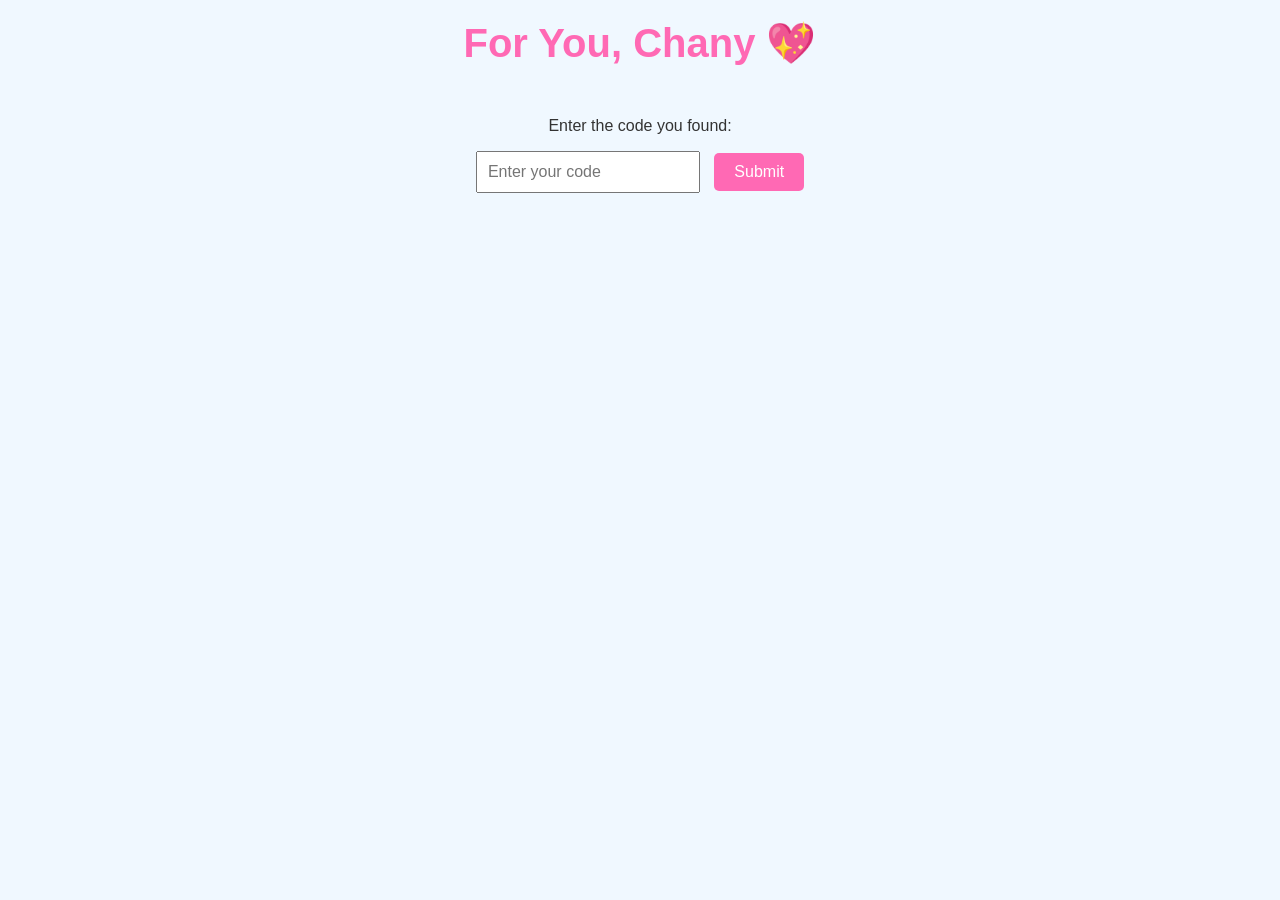
==== index.html @ fdb60501 "initial commit" ====
<!DOCTYPE html>
<html lang="en">
<head>
    <meta charset="UTF-8">
    <meta name="viewport" content="width=device-width, initial-scale=1.0">
    <title>For You, Chany</title>
    <link rel="stylesheet" href="style.css">
</head>
<body>
    <h1>For You, Chany 💖</h1>
    <div id="login-section">
        <p>Enter the code you found:</p>
        <input type="password" id="codeInput" placeholder="Enter your code">
        <button onclick="checkCode()">Submit</button>
    </div>

    <div id="content-section" style="display: none;">
        <div class="gallery">
            <div class="photo-card">
                <img src="images/photo1.jpg" alt="Photo 1">
                <p>Ndakunda ingene utwenza. Actually jokes zaw ziratwenz.</p>
            </div>
            <div class="photo-card">
                <img src="images/photo2.jpg" alt="Photo 2">
                <p>Kand usang waguma umubwir ngo agufotor urik uragir sourire forcé</p>
            </div>
            <div class="photo-card">
                <img src="images/photo3.jpg" alt="Photo 3">
                <p>Iyo regard rer, hahhh.</p>
            </div>
            <div class="photo-card">
                <img src="images/photo4.jpg" alt="Photo 4">
                <p>Iyi photo irakaze hahhh.</p>
            </div>
            <div class="photo-card">
                <img src="images/photo5.jpg" alt="Photo 5">
                <p>Laughing always.</p>
            </div>
            <div class="photo-card">
                <img src="images/photo6.jpg" alt="Photo 6">
                <p>Sinatahuy iy poster hahhhhh, ugum uberw nah ugir ivy wishakiy</p>
            </div>
            <div class="photo-card">
                <img src="images/photo7.jpg" alt="Photo 7">
                <p>Aha warik uraba ik?</p>
            </div>
            <div class="photo-card">
                <img src="images/photo8.jpg" alt="Photo 8">
                <p>Izo photo nzozibika</p>
            </div>
            <div class="photo-card">
                <img src="images/photo9.jpg" alt="Photo 9">
                <p>Aha war kur regime.</p>
            </div>
            <div class="photo-card">
                <img src="images/photo10.jpg" alt="Photo 10">
                <p>Be unstoppable.</p>
            </div>
        </div>
    </div>

    <script src="script.js"></script>
</body>
</html>
---- style.css ----
body {
    font-family: Arial, sans-serif;
    background-color: #f0f8ff;
    color: #333;
    text-align: center;
    margin: 0;
    padding: 0;
}

h1 {
    margin-top: 20px;
    font-size: 2.5em;
    color: #ff69b4;
}

#login-section {
    margin-top: 50px;
}

input[type="password"] {
    padding: 10px;
    font-size: 1em;
    margin-right: 10px;
}

button {
    padding: 10px 20px;
    font-size: 1em;
    background-color: #ff69b4;
    color: white;
    border: none;
    cursor: pointer;
    border-radius: 5px;
}

button:hover {
    background-color: #ff1493;
}

.gallery {
    display: flex;
    flex-wrap: wrap;
    justify-content: center;
    padding: 20px;
}

.photo-card {
    background-color: #fff;
    border: 2px solid #ddd;
    border-radius: 10px;
    margin: 10px;
    padding: 10px;
    width: 300px;
    box-shadow: 0 4px 8px rgba(0, 0, 0, 0.1);
}

.photo-card img {
    max-width: 100%;
    border-radius: 8px;
}

.photo-card p {
    font-size: 1.1em;
    color: #555;
    margin-top: 10px;
}
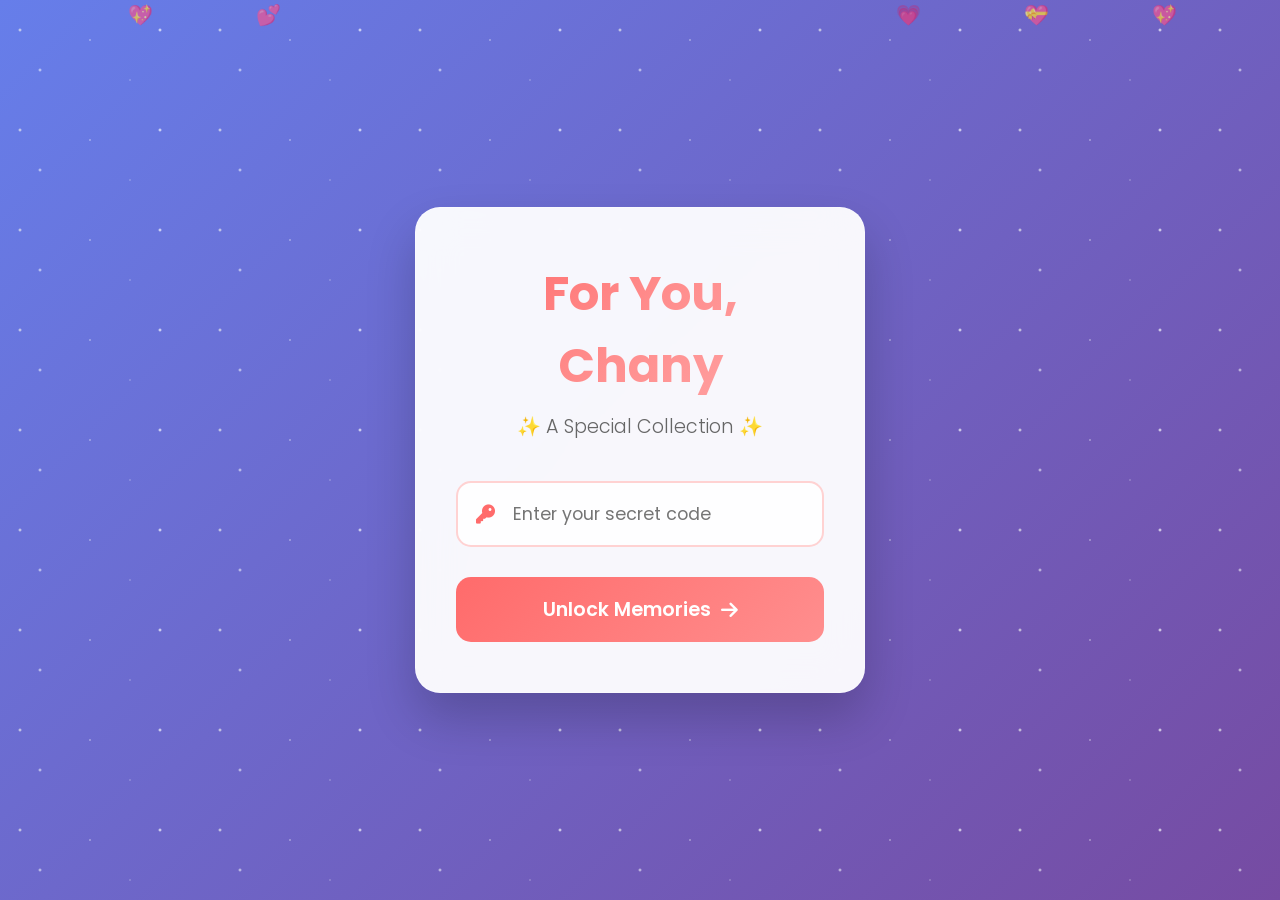
==== commit 59b843eb: "new look" ====
--- a/index.html
+++ b/index.html
@@ -1,64 +1,406 @@
 <!DOCTYPE html>
 <html lang="en">
+
 <head>
     <meta charset="UTF-8">
     <meta name="viewport" content="width=device-width, initial-scale=1.0">
     <title>For You, Chany</title>
     <link rel="stylesheet" href="style.css">
+    <link href="https://fonts.googleapis.com/css2?family=Poppins:wght@300;400;600;700&display=swap" rel="stylesheet">
+    <link rel="stylesheet" href="https://cdnjs.cloudflare.com/ajax/libs/font-awesome/6.0.0/css/all.min.css">
 </head>
+
 <body>
-    <h1>For You, Chany 💖</h1>
-    <div id="login-section">
-        <p>Enter the code you found:</p>
-        <input type="password" id="codeInput" placeholder="Enter your code">
-        <button onclick="checkCode()">Submit</button>
+    <div class="stars"></div>
+    <div class="floating-hearts">
+        <div class="heart">💖</div>
+        <div class="heart">💕</div>
+        <div class="heart">💗</div>
+        <div class="heart">💝</div>
+        <div class="heart">💖</div>
     </div>
 
-    <div id="content-section" style="display: none;">
-        <div class="gallery">
-            <div class="photo-card">
-                <img src="images/photo1.jpg" alt="Photo 1">
-                <p>Ndakunda ingene utwenza. Actually jokes zaw ziratwenz.</p>
-            </div>
-            <div class="photo-card">
-                <img src="images/photo2.jpg" alt="Photo 2">
-                <p>Kand usang waguma umubwir ngo agufotor urik uragir sourire forcé</p>
-            </div>
-            <div class="photo-card">
-                <img src="images/photo3.jpg" alt="Photo 3">
-                <p>Iyo regard rer, hahhh.</p>
-            </div>
-            <div class="photo-card">
-                <img src="images/photo4.jpg" alt="Photo 4">
-                <p>Iyi photo irakaze hahhh.</p>
-            </div>
-            <div class="photo-card">
-                <img src="images/photo5.jpg" alt="Photo 5">
-                <p>Laughing always.</p>
-            </div>
-            <div class="photo-card">
-                <img src="images/photo6.jpg" alt="Photo 6">
-                <p>Sinatahuy iy poster hahhhhh, ugum uberw nah ugir ivy wishakiy</p>
-            </div>
-            <div class="photo-card">
-                <img src="images/photo7.jpg" alt="Photo 7">
-                <p>Aha warik uraba ik?</p>
-            </div>
-            <div class="photo-card">
-                <img src="images/photo8.jpg" alt="Photo 8">
-                <p>Izo photo nzozibika</p>
-            </div>
-            <div class="photo-card">
-                <img src="images/photo9.jpg" alt="Photo 9">
-                <p>Aha war kur regime.</p>
-            </div>
-            <div class="photo-card">
-                <img src="images/photo10.jpg" alt="Photo 10">
-                <p>Be unstoppable.</p>
+    <div id="login-section" class="login-container">
+        <div class="login-card">
+            <div class="login-header">
+                <h1 class="title">For You, Chany</h1>
+                <div class="subtitle">✨ A Special Collection ✨</div>
+            </div>
+            <div class="login-form">
+                <div class="input-group">
+                    <i class="fas fa-key"></i>
+                    <input type="password" id="codeInput" placeholder="Enter your secret code">
+                </div>
+                <button onclick="checkCode()" class="submit-btn">
+                    <span>Unlock Memories</span>
+                    <i class="fas fa-arrow-right"></i>
+                </button>
             </div>
         </div>
     </div>
 
+    <div id="page-selection" class="content-hidden">
+        <div class="page-selection-container">
+            <div class="selection-header">
+                <h2>Choose Your Journey 💕</h2>
+                <p>Select which memories you'd like to explore</p>
+            </div>
+
+            <div class="page-options">
+                <div class="page-option" onclick="showGallery('chany')" data-aos="fade-up" data-aos-delay="100">
+                    <div class="option-card">
+                        <div class="option-icon">
+                            <i class="fas fa-user-circle"></i>
+                        </div>
+                        <h3>Chany</h3>
+                        <p>Beautiful moments of you</p>
+                        <div class="option-overlay">
+                            <i class="fas fa-arrow-right"></i>
+                        </div>
+                    </div>
+                </div>
+
+                <div class="page-option" onclick="showGallery('together')" data-aos="fade-up" data-aos-delay="200">
+                    <div class="option-card">
+                        <div class="option-icon">
+                            <i class="fas fa-heart"></i>
+                        </div>
+                        <h3>Chany & Josh</h3>
+                        <p>Our journey together</p>
+                        <div class="option-overlay">
+                            <i class="fas fa-arrow-right"></i>
+                        </div>
+                    </div>
+                </div>
+            </div>
+        </div>
+    </div>
+
+    <div id="content-section" class="content-hidden">
+        <div class="navigation-header">
+            <button onclick="goBackToSelection()" class="back-btn">
+                <i class="fas fa-arrow-left"></i>
+                <span>Back to Selection</span>
+            </button>
+        </div>
+
+        <div class="welcome-message">
+            <h2 id="gallery-title">Welcome to Our Memories 💕</h2>
+            <p id="gallery-subtitle">Each photo tells our beautiful story</p>
+        </div>
+
+        <div class="gallery" id="chany-gallery">
+            <div class="photo-card" data-aos="fade-up" data-aos-delay="100">
+                <div class="card-inner">
+                    <div class="image-container">
+                        <img src="images/photo1.jpg" alt="Photo 1">
+                        <div class="overlay">
+                            <i class="fas fa-heart"></i>
+                        </div>
+                    </div>
+                    <div class="card-content">
+                        <p>Ndakunda ingene utwenza. Actually jokes zaw ziratwenz.</p>
+                    </div>
+                </div>
+            </div>
+
+            <div class="photo-card" data-aos="fade-up" data-aos-delay="200">
+                <div class="card-inner">
+                    <div class="image-container">
+                        <img src="images/photo2.jpg" alt="Photo 2">
+                        <div class="overlay">
+                            <i class="fas fa-heart"></i>
+                        </div>
+                    </div>
+                    <div class="card-content">
+                        <p>Kand usang waguma umubwir ngo agufotor urik uragir sourire forcé</p>
+                    </div>
+                </div>
+            </div>
+
+            <div class="photo-card" data-aos="fade-up" data-aos-delay="300">
+                <div class="card-inner">
+                    <div class="image-container">
+                        <img src="images/photo3.jpg" alt="Photo 3">
+                        <div class="overlay">
+                            <i class="fas fa-heart"></i>
+                        </div>
+                    </div>
+                    <div class="card-content">
+                        <p>Iyo regard rer, hahhh.</p>
+                    </div>
+                </div>
+            </div>
+
+            <div class="photo-card" data-aos="fade-up" data-aos-delay="400">
+                <div class="card-inner">
+                    <div class="image-container">
+                        <img src="images/photo4.jpg" alt="Photo 4">
+                        <div class="overlay">
+                            <i class="fas fa-heart"></i>
+                        </div>
+                    </div>
+                    <div class="card-content">
+                        <p>Iyi photo irakaze hahhh.</p>
+                    </div>
+                </div>
+            </div>
+
+            <div class="photo-card" data-aos="fade-up" data-aos-delay="500">
+                <div class="card-inner">
+                    <div class="image-container">
+                        <img src="images/photo5.jpg" alt="Photo 5">
+                        <div class="overlay">
+                            <i class="fas fa-heart"></i>
+                        </div>
+                    </div>
+                    <div class="card-content">
+                        <p>Laughing always.</p>
+                    </div>
+                </div>
+            </div>
+
+            <div class="photo-card" data-aos="fade-up" data-aos-delay="600">
+                <div class="card-inner">
+                    <div class="image-container">
+                        <img src="images/photo6.jpg" alt="Photo 6">
+                        <div class="overlay">
+                            <i class="fas fa-heart"></i>
+                        </div>
+                    </div>
+                    <div class="card-content">
+                        <p>Sinatahuy iy poster hahhhhh, ugum uberw nah ugir ivy wishakiy</p>
+                    </div>
+                </div>
+            </div>
+
+            <div class="photo-card" data-aos="fade-up" data-aos-delay="700">
+                <div class="card-inner">
+                    <div class="image-container">
+                        <img src="images/photo7.jpg" alt="Photo 7">
+                        <div class="overlay">
+                            <i class="fas fa-heart"></i>
+                        </div>
+                    </div>
+                    <div class="card-content">
+                        <p>Aha warik uraba ik?</p>
+                    </div>
+                </div>
+            </div>
+
+            <div class="photo-card" data-aos="fade-up" data-aos-delay="800">
+                <div class="card-inner">
+                    <div class="image-container">
+                        <img src="images/photo8.jpg" alt="Photo 8">
+                        <div class="overlay">
+                            <i class="fas fa-heart"></i>
+                        </div>
+                    </div>
+                    <div class="card-content">
+                        <p>Izo photo nzozibika</p>
+                    </div>
+                </div>
+            </div>
+
+            <div class="photo-card" data-aos="fade-up" data-aos-delay="900">
+                <div class="card-inner">
+                    <div class="image-container">
+                        <img src="images/photo9.jpg" alt="Photo 9">
+                        <div class="overlay">
+                            <i class="fas fa-heart"></i>
+                        </div>
+                    </div>
+                    <div class="card-content">
+                        <p>Aha war kur regime.</p>
+                    </div>
+                </div>
+            </div>
+
+            <div class="photo-card" data-aos="fade-up" data-aos-delay="1000">
+                <div class="card-inner">
+                    <div class="image-container">
+                        <img src="images/photo10.jpg" alt="Photo 10">
+                        <div class="overlay">
+                            <i class="fas fa-heart"></i>
+                        </div>
+                    </div>
+                    <div class="card-content">
+                        <p>Be unstoppable.</p>
+                    </div>
+                </div>
+            </div>
+        </div>
+
+        <div class="gallery content-hidden" id="together-gallery">
+            <!-- Photo 1 -->
+            <div class="photo-card" data-aos="fade-up" data-aos-delay="100">
+                <div class="card-inner">
+                    <div class="image-container">
+                        <img src="images/chany_and_josh/1.jpg" alt="Chany and Josh Photo 1">
+                        <div class="overlay">
+                            <i class="fas fa-heart"></i>
+                        </div>
+                    </div>
+                    <div class="card-content">
+                        <p>For me this is one of our best selfies</p>
+                    </div>
+                </div>
+            </div>
+
+            <!-- Photo 2 -->
+            <div class="photo-card" data-aos="fade-up" data-aos-delay="200">
+                <div class="card-inner">
+                    <div class="image-container">
+                        <img src="images/chany_and_josh/2.jpg" alt="Chany and Josh Photo 2">
+                        <div class="overlay">
+                            <i class="fas fa-heart"></i>
+                        </div>
+                    </div>
+                    <div class="card-content">
+                        <p>Umwaka turi kumw nawe kl. I feel in love again with you</p>
+                    </div>
+                </div>
+            </div>
+
+            <!-- Photo 3 -->
+            <div class="photo-card" data-aos="fade-up" data-aos-delay="300">
+                <div class="card-inner">
+                    <div class="image-container">
+                        <img src="images/chany_and_josh/3.jpg" alt="Chany and Josh Photo 3">
+                        <div class="overlay">
+                            <i class="fas fa-heart"></i>
+                        </div>
+                    </div>
+                    <div class="card-content">
+                        <p>Dusangira akabisi n agahiye </p>
+                    </div>
+                </div>
+            </div>
+
+            <!-- Photo 4 -->
+            <div class="photo-card" data-aos="fade-up" data-aos-delay="400">
+                <div class="card-inner">
+                    <div class="image-container">
+                        <img src="images/chany_and_josh/4.jpg" alt="Chany and Josh Photo 4">
+                        <div class="overlay">
+                            <i class="fas fa-heart"></i>
+                        </div>
+                    </div>
+                    <div class="card-content">
+                        <p>I really like when you play you girly side. Biragutoka ukuntu walaih hahhh</p>
+                    </div>
+                </div>
+            </div>
+
+            <!-- Photo 5 -->
+            <div class="photo-card" data-aos="fade-up" data-aos-delay="500">
+                <div class="card-inner">
+                    <div class="image-container">
+                        <img src="images/chany_and_josh/5.jpg" alt="Chany and Josh Photo 5">
+                        <div class="overlay">
+                            <i class="fas fa-heart"></i>
+                        </div>
+                    </div>
+                    <div class="card-content">
+                        <p>Ndakunda</p>
+                    </div>
+                </div>
+            </div>
+
+            <!-- Photo 6 -->
+            <div class="photo-card" data-aos="fade-up" data-aos-delay="600">
+                <div class="card-inner">
+                    <div class="image-container">
+                        <img src="images/chany_and_josh/6.jpg" alt="Chany and Josh Photo 6">
+                        <div class="overlay">
+                            <i class="fas fa-heart"></i>
+                        </div>
+                    </div>
+                    <div class="card-content">
+                        <p> This photo have art inside of it . The way we look so in love</p>
+                    </div>
+                </div>
+            </div>
+
+            <!-- Photo 7 -->
+            <div class="photo-card" data-aos="fade-up" data-aos-delay="700">
+                <div class="card-inner">
+                    <div class="image-container">
+                        <img src="images/chany_and_josh/7.jpg" alt="Chany and Josh Photo 7">
+                        <div class="overlay">
+                            <i class="fas fa-heart"></i>
+                        </div>
+                    </div>
+                    <div class="card-content">
+                        <p> Why izi posters twarazihevy??? Urabona ingene zatoka</p>
+                    </div>
+                </div>
+            </div>
+
+            <!-- Photo 8 -->
+            <div class="photo-card" data-aos="fade-up" data-aos-delay="800">
+                <div class="card-inner">
+                    <div class="image-container">
+                        <img src="images/chany_and_josh/8.jpg" alt="Chany and Josh Photo 8">
+                        <div class="overlay">
+                            <i class="fas fa-heart"></i>
+                        </div>
+                    </div>
+                    <div class="card-content">
+                        <p>Love is not just smilling every time, nogufata agafoto nkako utwenger mu mutima ni expression ikaze</p>
+                    </div>
+                </div>
+            </div>
+
+            <!-- Photo 9 -->
+            <div class="photo-card" data-aos="fade-up" data-aos-delay="900">
+                <div class="card-inner">
+                    <div class="image-container">
+                        <img src="images/chany_and_josh/9.jpg" alt="Chany and Josh Photo 9">
+                        <div class="overlay">
+                            <i class="fas fa-heart"></i>
+                        </div>
+                    </div>
+                    <div class="card-content">
+                        <p>Twari Dukwije amezi icenda</p>
+                    </div>
+                </div>
+            </div>
+
+            <!-- Photo 10 -->
+            <div class="photo-card" data-aos="fade-up" data-aos-delay="1000">
+                <div class="card-inner">
+                    <div class="image-container">
+                        <img src="images/chany_and_josh/10.jpg" alt="Chany and Josh Photo 10">
+                        <div class="overlay">
+                            <i class="fas fa-heart"></i>
+                        </div>
+                    </div>
+                    <div class="card-content">
+                        <p>I like eyour stylish side</p>
+                    </div>
+                </div>
+            </div>
+
+            <!-- Photo 11 -->
+            <div class="photo-card" data-aos="fade-up" data-aos-delay="1100">
+                <div class="card-inner">
+                    <div class="image-container">
+                        <img src="images/chany_and_josh/11.jpg" alt="Chany and Josh Photo 11">
+                        <div class="overlay">
+                            <i class="fas fa-heart"></i>
+                        </div>
+                    </div>
+                    <div class="card-content">
+                        <p>Munyuma ni kuraba ingene twongereza intoke , imigisha iguma itubana myinsh. Cause Babe You are a blessing</p>
+                    </div>
+                </div>
+            </div>
+        </div>
+    </div>
+
+    <script src="https://unpkg.com/aos@2.3.1/dist/aos.js"></script>
     <script src="script.js"></script>
 </body>
-</html>
+
+</html>
--- a/style.css
+++ b/style.css
@@ -1,67 +1,577 @@
-body {
-    font-family: Arial, sans-serif;
-    background-color: #f0f8ff;
-    color: #333;
-    text-align: center;
+* {
     margin: 0;
     padding: 0;
-}
-
-h1 {
-    margin-top: 20px;
-    font-size: 2.5em;
-    color: #ff69b4;
-}
-
-#login-section {
-    margin-top: 50px;
-}
-
-input[type="password"] {
-    padding: 10px;
-    font-size: 1em;
-    margin-right: 10px;
-}
-
-button {
-    padding: 10px 20px;
-    font-size: 1em;
-    background-color: #ff69b4;
+    box-sizing: border-box;
+}
+
+body {
+    font-family: 'Poppins', sans-serif;
+    background: linear-gradient(135deg, #667eea 0%, #764ba2 100%);
+    min-height: 100vh;
+    overflow-x: hidden;
+    position: relative;
+}
+
+/* Animated Background Stars */
+.stars {
+    position: fixed;
+    top: 0;
+    left: 0;
+    width: 100%;
+    height: 100%;
+    pointer-events: none;
+    background-image: 
+        radial-gradient(2px 2px at 20px 30px, #eee, transparent),
+        radial-gradient(2px 2px at 40px 70px, rgba(255,255,255,0.8), transparent),
+        radial-gradient(1px 1px at 90px 40px, #fff, transparent),
+        radial-gradient(1px 1px at 130px 80px, rgba(255,255,255,0.6), transparent),
+        radial-gradient(2px 2px at 160px 30px, #fff, transparent);
+    background-repeat: repeat;
+    background-size: 200px 100px;
+    animation: sparkle 20s linear infinite;
+}
+
+@keyframes sparkle {
+    from { transform: translateY(0px); }
+    to { transform: translateY(-100px); }
+}
+
+/* Floating Hearts */
+.floating-hearts {
+    position: fixed;
+    top: 0;
+    left: 0;
+    width: 100%;
+    height: 100%;
+    pointer-events: none;
+    z-index: 1;
+}
+
+.heart {
+    position: absolute;
+    font-size: 20px;
+    animation: float 6s ease-in-out infinite;
+    opacity: 0.7;
+}
+
+.heart:nth-child(1) { left: 10%; animation-delay: 0s; }
+.heart:nth-child(2) { left: 20%; animation-delay: 1s; }
+.heart:nth-child(3) { left: 70%; animation-delay: 2s; }
+.heart:nth-child(4) { left: 80%; animation-delay: 3s; }
+.heart:nth-child(5) { left: 90%; animation-delay: 4s; }
+
+@keyframes float {
+    0%, 100% { transform: translateY(100vh) rotate(0deg); opacity: 0; }
+    10%, 90% { opacity: 0.7; }
+    50% { transform: translateY(-10vh) rotate(180deg); opacity: 1; }
+}
+
+/* Login Section */
+.login-container {
+    display: flex;
+    justify-content: center;
+    align-items: center;
+    min-height: 100vh;
+    padding: 20px;
+    position: relative;
+    z-index: 10;
+}
+
+.login-card {
+    background: rgba(255, 255, 255, 0.95);
+    backdrop-filter: blur(20px);
+    border-radius: 25px;
+    padding: 50px 40px;
+    box-shadow: 0 25px 50px rgba(0, 0, 0, 0.2);
+    text-align: center;
+    max-width: 450px;
+    width: 100%;
+    border: 1px solid rgba(255, 255, 255, 0.3);
+    animation: slideUp 1s ease-out;
+}
+
+@keyframes slideUp {
+    from { transform: translateY(50px); opacity: 0; }
+    to { transform: translateY(0); opacity: 1; }
+}
+
+.login-header .title {
+    font-size: 3rem;
+    font-weight: 700;
+    background: linear-gradient(135deg, #ff6b6b, #ff8e8e, #ffa8a8);
+    -webkit-background-clip: text;
+    -webkit-text-fill-color: transparent;
+    background-clip: text;
+    margin-bottom: 10px;
+    animation: glow 2s ease-in-out infinite alternate;
+}
+
+@keyframes glow {
+    from { filter: drop-shadow(0 0 5px rgba(255, 107, 107, 0.5)); }
+    to { filter: drop-shadow(0 0 20px rgba(255, 107, 107, 0.8)); }
+}
+
+.subtitle {
+    font-size: 1.2rem;
+    color: #666;
+    margin-bottom: 40px;
+    font-weight: 300;
+}
+
+.input-group {
+    position: relative;
+    margin-bottom: 30px;
+}
+
+.input-group i {
+    position: absolute;
+    left: 20px;
+    top: 50%;
+    transform: translateY(-50%);
+    color: #ff6b6b;
+    font-size: 1.2rem;
+}
+
+#codeInput {
+    width: 100%;
+    padding: 18px 20px 18px 55px;
+    font-size: 1.1rem;
+    border: 2px solid rgba(255, 107, 107, 0.3);
+    border-radius: 15px;
+    background: rgba(255, 255, 255, 0.9);
+    transition: all 0.3s ease;
+    font-family: 'Poppins', sans-serif;
+}
+
+#codeInput:focus {
+    outline: none;
+    border-color: #ff6b6b;
+    box-shadow: 0 0 20px rgba(255, 107, 107, 0.3);
+    transform: translateY(-2px);
+}
+
+.submit-btn {
+    width: 100%;
+    padding: 18px;
+    font-size: 1.2rem;
+    font-weight: 600;
+    background: linear-gradient(135deg, #ff6b6b, #ff8e8e);
     color: white;
     border: none;
+    border-radius: 15px;
     cursor: pointer;
-    border-radius: 5px;
-}
-
-button:hover {
-    background-color: #ff1493;
-}
-
+    transition: all 0.3s ease;
+    display: flex;
+    align-items: center;
+    justify-content: center;
+    gap: 10px;
+    font-family: 'Poppins', sans-serif;
+}
+
+.submit-btn:hover {
+    transform: translateY(-3px);
+    box-shadow: 0 15px 30px rgba(255, 107, 107, 0.4);
+    background: linear-gradient(135deg, #ff5252, #ff6b6b);
+}
+
+.submit-btn:active {
+    transform: translateY(-1px);
+}
+
+/* Content Section */
+.content-hidden {
+    display: none;
+}
+
+.content-visible {
+    display: block;
+    animation: fadeIn 1s ease-out;
+}
+
+@keyframes fadeIn {
+    from { opacity: 0; transform: translateY(30px); }
+    to { opacity: 1; transform: translateY(0); }
+}
+
+.welcome-message {
+    text-align: center;
+    padding: 50px 20px;
+    color: white;
+}
+
+.welcome-message h2 {
+    font-size: 3rem;
+    font-weight: 700;
+    margin-bottom: 15px;
+    text-shadow: 0 5px 15px rgba(0, 0, 0, 0.3);
+}
+
+.welcome-message p {
+    font-size: 1.3rem;
+    opacity: 0.9;
+    font-weight: 300;
+}
+
+/* Gallery */
 .gallery {
-    display: flex;
+    display: grid;
+    grid-template-columns: repeat(auto-fit, minmax(350px, 1fr));
+    gap: 30px;
+    padding: 50px 20px;
+    max-width: 1400px;
+    margin: 0 auto;
+}
+
+.photo-card {
+    background: rgba(255, 255, 255, 0.95);
+    border-radius: 20px;
+    overflow: hidden;
+    box-shadow: 0 20px 40px rgba(0, 0, 0, 0.1);
+    transition: all 0.4s ease;
+    backdrop-filter: blur(10px);
+    border: 1px solid rgba(255, 255, 255, 0.3);
+}
+
+.photo-card:hover {
+    transform: translateY(-10px) scale(1.02);
+    box-shadow: 0 30px 60px rgba(0, 0, 0, 0.2);
+}
+
+.card-inner {
+    position: relative;
+}
+
+.image-container {
+    position: relative;
+    overflow: hidden;
+    height: 300px;
+}
+
+.image-container img {
+    width: 100%;
+    height: 100%;
+    object-fit: cover;
+    transition: transform 0.4s ease;
+}
+
+.photo-card:hover .image-container img {
+    transform: scale(1);
+}
+
+.overlay {
+    position: absolute;
+    top: 0;
+    left: 0;
+    right: 0;
+    bottom: 0;
+    background: linear-gradient(135deg, rgba(255, 107, 107, 0.8), rgba(255, 142, 142, 0.8));
+    display: flex;
+    align-items: center;
+    justify-content: center;
+    opacity: 0;
+    transition: opacity 0.3s ease;
+}
+
+.photo-card:hover .overlay {
+    opacity: 1;
+}
+
+.overlay i {
+    font-size: 3rem;
+    color: white;
+    animation: heartbeat 1.5s ease-in-out infinite;
+}
+
+@keyframes heartbeat {
+    0%, 100% { transform: scale(1); }
+    50% { transform: scale(1.2); }
+}
+
+.card-content {
+    padding: 25px;
+}
+
+.card-content p {
+    font-size: 1.1rem;
+    line-height: 1.6;
+    color: #555;
+    font-weight: 400;
+    text-align: center;
+}
+
+/* Responsive Design */
+@media (max-width: 768px) {
+    .login-card {
+        padding: 40px 30px;
+        margin: 20px;
+    }
+    
+    .login-header .title {
+        font-size: 2.5rem;
+    }
+    
+    .welcome-message h2 {
+        font-size: 2.5rem;
+    }
+    
+    .gallery {
+        grid-template-columns: 1fr;
+        gap: 20px;
+        padding: 30px 15px;
+    }
+    
+    .photo-card {
+        margin: 0 10px;
+    }
+}
+
+@media (max-width: 480px) {
+    .login-header .title {
+        font-size: 2rem;
+    }
+    
+    .welcome-message h2 {
+        font-size: 2rem;
+    }
+    
+    .subtitle {
+        font-size: 1rem;
+    }
+}
+    /* Page Se
+lection Styles */
+.page-selection-container {
+    display: flex;
+    flex-direction: column;
+    justify-content: center;
+    align-items: center;
+    min-height: 100vh;
+    padding: 50px 20px;
+    position: relative;
+    z-index: 10;
+}
+
+.selection-header {
+    text-align: center;
+    margin-bottom: 60px;
+    color: white;
+}
+
+.selection-header h2 {
+    font-size: 3.5rem;
+    font-weight: 700;
+    margin-bottom: 15px;
+    text-shadow: 0 5px 15px rgba(0, 0, 0, 0.3);
+    background: linear-gradient(135deg, #ff6b6b, #ff8e8e, #ffa8a8);
+    -webkit-background-clip: text;
+    -webkit-text-fill-color: transparent;
+    background-clip: text;
+}
+
+.selection-header p {
+    font-size: 1.4rem;
+    opacity: 0.9;
+    font-weight: 300;
+}
+
+.page-options {
+    display: flex;
+    gap: 40px;
     flex-wrap: wrap;
     justify-content: center;
-    padding: 20px;
-}
-
-.photo-card {
-    background-color: #fff;
-    border: 2px solid #ddd;
-    border-radius: 10px;
-    margin: 10px;
-    padding: 10px;
+    max-width: 800px;
+}
+
+.page-option {
+    cursor: pointer;
+    transition: transform 0.3s ease;
+}
+
+.page-option:hover {
+    transform: translateY(-10px);
+}
+
+.option-card {
+    background: rgba(255, 255, 255, 0.95);
+    backdrop-filter: blur(20px);
+    border-radius: 25px;
+    padding: 50px 40px;
+    text-align: center;
     width: 300px;
-    box-shadow: 0 4px 8px rgba(0, 0, 0, 0.1);
-}
-
-.photo-card img {
-    max-width: 100%;
-    border-radius: 8px;
-}
-
-.photo-card p {
-    font-size: 1.1em;
-    color: #555;
-    margin-top: 10px;
-}
-    +    height: 350px;
+    display: flex;
+    flex-direction: column;
+    justify-content: center;
+    align-items: center;
+    box-shadow: 0 25px 50px rgba(0, 0, 0, 0.2);
+    border: 1px solid rgba(255, 255, 255, 0.3);
+    position: relative;
+    overflow: hidden;
+    transition: all 0.4s ease;
+}
+
+.option-card:hover {
+    box-shadow: 0 35px 70px rgba(0, 0, 0, 0.3);
+    transform: scale(1.05);
+}
+
+.option-icon {
+    font-size: 4rem;
+    color: #ff6b6b;
+    margin-bottom: 25px;
+    transition: all 0.3s ease;
+}
+
+.option-card:hover .option-icon {
+    transform: scale(1.2);
+    color: #ff5252;
+}
+
+.option-card h3 {
+    font-size: 2rem;
+    font-weight: 600;
+    color: #333;
+    margin-bottom: 15px;
+}
+
+.option-card p {
+    font-size: 1.1rem;
+    color: #666;
+    font-weight: 300;
+    line-height: 1.5;
+}
+
+.option-overlay {
+    position: absolute;
+    top: 0;
+    left: 0;
+    right: 0;
+    bottom: 0;
+    background: linear-gradient(135deg, rgba(255, 107, 107, 0.9), rgba(255, 142, 142, 0.9));
+    display: flex;
+    align-items: center;
+    justify-content: center;
+    opacity: 0;
+    transition: opacity 0.3s ease;
+}
+
+.option-card:hover .option-overlay {
+    opacity: 1;
+}
+
+.option-overlay i {
+    font-size: 3rem;
+    color: white;
+    animation: bounce 1s ease-in-out infinite;
+}
+
+@keyframes bounce {
+    0%, 100% { transform: translateX(0); }
+    50% { transform: translateX(10px); }
+}
+
+/* Navigation Header */
+.navigation-header {
+    position: fixed;
+    top: 30px;
+    left: 30px;
+    z-index: 1000;
+}
+
+.back-btn {
+    background: rgba(255, 255, 255, 0.95);
+    backdrop-filter: blur(20px);
+    border: none;
+    border-radius: 50px;
+    padding: 15px 25px;
+    font-size: 1rem;
+    font-weight: 500;
+    color: #333;
+    cursor: pointer;
+    display: flex;
+    align-items: center;
+    gap: 10px;
+    box-shadow: 0 10px 25px rgba(0, 0, 0, 0.1);
+    transition: all 0.3s ease;
+    font-family: 'Poppins', sans-serif;
+}
+
+.back-btn:hover {
+    transform: translateY(-2px);
+    box-shadow: 0 15px 35px rgba(0, 0, 0, 0.2);
+    background: rgba(255, 255, 255, 1);
+}
+
+.back-btn i {
+    font-size: 1.1rem;
+}
+
+/* Gallery Specific Styles */
+.gallery.content-hidden {
+    display: none;
+}
+
+.gallery.content-visible {
+    display: grid;
+    animation: fadeIn 1s ease-out;
+}
+
+/* Responsive Design for Page Selection */
+@media (max-width: 768px) {
+    .selection-header h2 {
+        font-size: 2.5rem;
+    }
+    
+    .selection-header p {
+        font-size: 1.2rem;
+    }
+    
+    .page-options {
+        gap: 30px;
+        flex-direction: column;
+        align-items: center;
+    }
+    
+    .option-card {
+        width: 280px;
+        height: 320px;
+        padding: 40px 30px;
+    }
+    
+    .option-icon {
+        font-size: 3.5rem;
+    }
+    
+    .option-card h3 {
+        font-size: 1.8rem;
+    }
+    
+    .navigation-header {
+        top: 20px;
+        left: 20px;
+    }
+    
+    .back-btn {
+        padding: 12px 20px;
+        font-size: 0.9rem;
+    }
+}
+
+@media (max-width: 480px) {
+    .selection-header h2 {
+        font-size: 2rem;
+    }
+    
+    .option-card {
+        width: 250px;
+        height: 300px;
+    }
+    
+    .option-icon {
+        font-size: 3rem;
+    }
+    
+    .option-card h3 {
+        font-size: 1.6rem;
+    }
+}
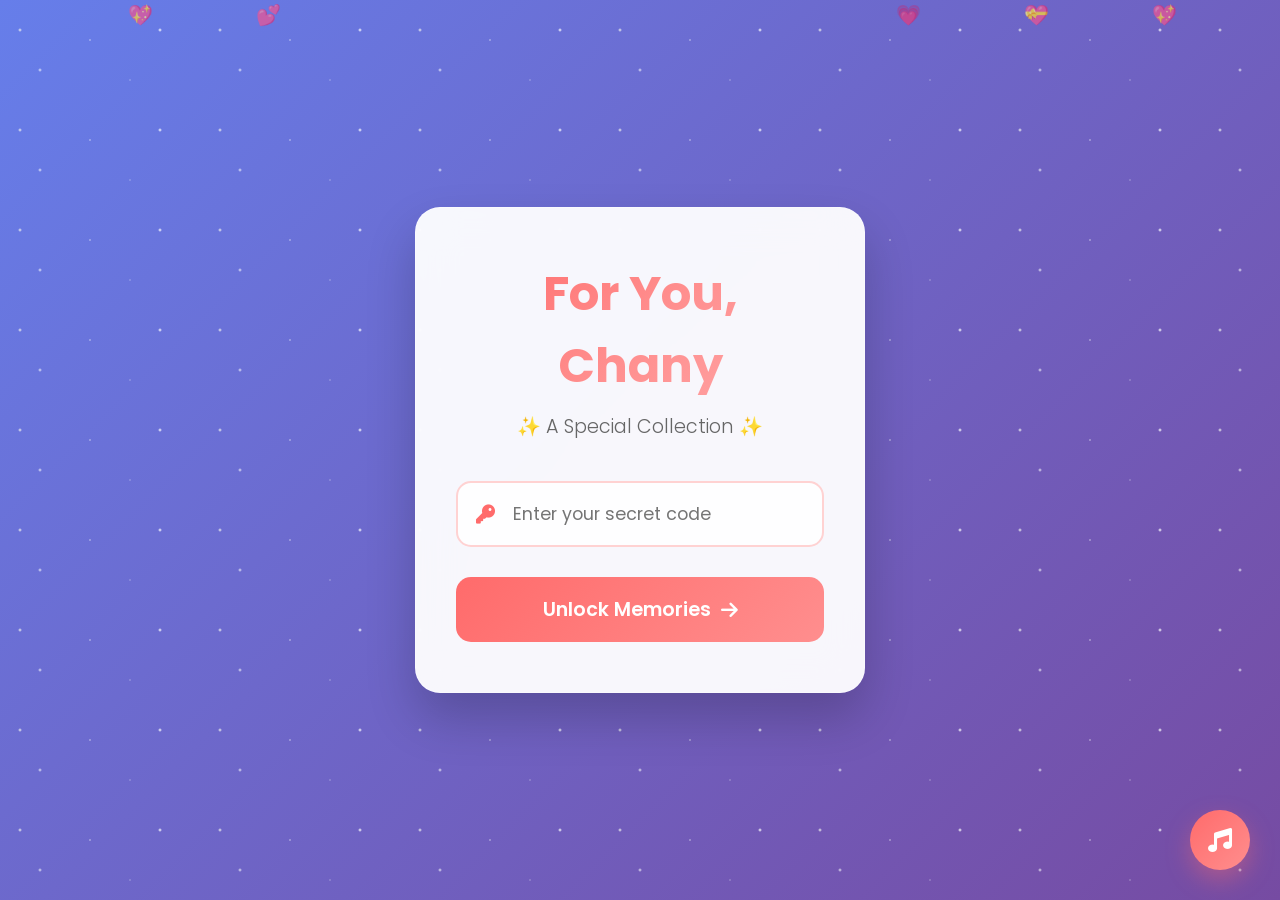
==== commit 9f4e19f2: "final" ====
--- a/index.html
+++ b/index.html
@@ -8,6 +8,7 @@
     <link rel="stylesheet" href="style.css">
     <link href="https://fonts.googleapis.com/css2?family=Poppins:wght@300;400;600;700&display=swap" rel="stylesheet">
     <link rel="stylesheet" href="https://cdnjs.cloudflare.com/ajax/libs/font-awesome/6.0.0/css/all.min.css">
+    <link href="https://unpkg.com/aos@2.3.1/dist/aos.css" rel="stylesheet">
 </head>
 
 <body>
@@ -72,6 +73,19 @@
                         </div>
                     </div>
                 </div>
+
+                <div class="page-option" onclick="showPoem()" data-aos="fade-up" data-aos-delay="300">
+                    <div class="option-card">
+                        <div class="option-icon">
+                            <i class="fas fa-feather-alt"></i>
+                        </div>
+                        <h3>A Poem for You</h3>
+                        <p>Words from the heart</p>
+                        <div class="option-overlay">
+                            <i class="fas fa-arrow-right"></i>
+                        </div>
+                    </div>
+                </div>
             </div>
         </div>
     </div>
@@ -347,7 +361,8 @@
                         </div>
                     </div>
                     <div class="card-content">
-                        <p>Love is not just smilling every time, nogufata agafoto nkako utwenger mu mutima ni expression ikaze</p>
+                        <p>Love is not just smilling every time, nogufata agafoto nkako utwenger mu mutima ni expression
+                            ikaze</p>
                     </div>
                 </div>
             </div>
@@ -392,11 +407,103 @@
                         </div>
                     </div>
                     <div class="card-content">
-                        <p>Munyuma ni kuraba ingene twongereza intoke , imigisha iguma itubana myinsh. Cause Babe You are a blessing</p>
-                    </div>
-                </div>
-            </div>
-        </div>
+                        <p>Munyuma ni kuraba ingene twongereza intoke , imigisha iguma itubana myinsh. Cause Babe You
+                            are a blessing</p>
+                    </div>
+                </div>
+            </div>
+        </div>
+    </div>
+
+    <!-- Poem Section -->
+    <div id="poem-section" class="content-hidden">
+        <div class="navigation-header">
+            <button onclick="goBackToSelection()" class="back-btn">
+                <i class="fas fa-arrow-left"></i>
+                <span>Back to Selection</span>
+            </button>
+        </div>
+
+        <div class="poem-container">
+            <div class="poem-header" data-aos="fade-down">
+                <h2>For My Beautiful Chany 💕</h2>
+                <div class="poem-subtitle">A poem written from the heart</div>
+            </div>
+
+            <div class="poem-content" data-aos="fade-up" data-aos-delay="300">
+                <div class="poem-stanza">
+                    <p>Mukunzi wanje, ndagukunda cane.</p>
+                    <p>Kuva duhuy har Josh wa kare har na Josh wubu.</p>
+                    <p>Misi yose ndi kur etage(Akiwacu), ndakubony uje, har jambo ryama riza mu mutw, "ndahiriwe kl".</p>
+                </div>
+
+                <div class="poem-stanza">
+                    <p>Uri mwiza cane, nama ndakuvuga hose abantu bakibaza yuko ndi mwi icupa, ndemeye nd imwicupa,</p>
+                    <p>icupa ry Urukunda, icupa rinyerek ibint aband bahungu batabony.</p>
+                    <p>Uri rare, kand uwukweger wese, abona agaciro ufis.</p>
+                </div>
+
+                <div class="poem-stanza">
+                    <p>Utuma nimenya, nkuva noguha vyose, ntisigarije.</p>
+                </div>
+
+                <div class="poem-stanza">
+                    <p>Uru rukundo, rimwe na rimw ruranter ubwoba kbr numv ububasha rufis,</p>
+                    <p>nkuv ndarubuz har igic ciwanj woba utwaye, niy mpavu,</p>
+                    <p>ndarubungabunga, nkarusenger eka nkanagwitaho.</p>
+                </div>
+
+                <div class="poem-stanza">
+                    <p>Namy nibaza naho nar gusenger umugore sinz ko nar gusenga neza kugira ngwe kur wew.</p>
+                </div>
+
+                <div class="poem-stanza">
+                    <p>Mukunzi wanje, uri uwigiciro kinini, kand ubimenye.</p>
+                    <p>Abant wama wibaza ko bakuvuga nabi, bensh mur abo bipfuz ubuzima bwaw,</p>
+                    <p>kumer nka we, kuko warahezagiwe.</p>
+                </div>
+
+                <div class="poem-stanza">
+                    <p>Ndiko ndandika mwijora mbona n umusi wose nowmara ndiko ndakwandikako.</p>
+                    <p>Ndakunda umubiri wawe, ndakunda umushaha waw.</p>
+                </div>
+
+                <div class="poem-stanza">
+                    <p>Iyaremeye vyose, nikuzigame kuko ufis intahe nini mur wew,</p>
+                    <p>kand ivyo ndavyizera ndabihamvya no kukurusha kuko,</p>
+                    <p>ur rukundo yashiz mu mutima wanj, runyerek na Chany wo mur kazoza.</p>
+                </div>
+
+                <div class="poem-stanza">
+                    <p>hakaba har izind si n aband bantu nka tw,</p>
+                    <p>aba Josh bos bo mur univers bokwama bagutoy wew.</p>
+                    <p>Nyenyeri imurika gusumba izindi kayangana.</p>
+                </div>
+
+                <div class="poem-stanza">
+                    <p><strong>NDAGUKUNDA CANE MUKUNZI WANJE. NDAGUKUNDA.</strong></p>
+                </div>
+
+                <div class="poem-signature" data-aos="fade-up" data-aos-delay="600">
+                    <p>With all my love,</p>
+                    <p class="signature">Josh 💖</p>
+                </div>
+            </div>
+        </div>
+    </div>
+
+    <!-- Background Music -->
+    <audio id="backgroundMusic" loop>
+        <source src="music/background.mp3" type="audio/mpeg">
+        <source src="music/background.ogg" type="audio/ogg">
+        Your browser does not support the audio element.
+    </audio>
+
+    <!-- Music Control Button -->
+    <div class="music-control">
+        <button id="musicToggle" onclick="toggleMusic()">
+            <i class="fas fa-music"></i>
+        </button>
     </div>
 
     <script src="https://unpkg.com/aos@2.3.1/dist/aos.js"></script>
--- a/style.css
+++ b/style.css
@@ -574,4 +574,190 @@
     .option-card h3 {
         font-size: 1.6rem;
     }
-}+}
+* Poem Section Styles */
+.poem-container {
+    display: flex;
+    flex-direction: column;
+    justify-content: center;
+    align-items: center;
+    min-height: 100vh;
+    padding: 80px 20px 50px;
+    max-width: 800px;
+    margin: 0 auto;
+}
+
+.poem-header {
+    text-align: center;
+    margin-bottom: 60px;
+    color: white;
+}
+
+.poem-header h2 {
+    font-size: 3.5rem;
+    font-weight: 700;
+    margin-bottom: 15px;
+    text-shadow: 0 5px 15px rgba(0, 0, 0, 0.3);
+    background: linear-gradient(135deg, #ff6b6b, #ff8e8e, #ffa8a8);
+    -webkit-background-clip: text;
+    -webkit-text-fill-color: transparent;
+    background-clip: text;
+}
+
+.poem-subtitle {
+    font-size: 1.3rem;
+    opacity: 0.9;
+    font-weight: 300;
+    font-style: italic;
+}
+
+.poem-content {
+    background: rgba(255, 255, 255, 0.95);
+    backdrop-filter: blur(20px);
+    border-radius: 25px;
+    padding: 50px 40px;
+    box-shadow: 0 25px 50px rgba(0, 0, 0, 0.2);
+    border: 1px solid rgba(255, 255, 255, 0.3);
+    width: 100%;
+    max-width: 600px;
+}
+
+.poem-stanza {
+    margin-bottom: 30px;
+    text-align: center;
+}
+
+.poem-stanza p {
+    font-size: 1.3rem;
+    line-height: 1.8;
+    color: #444;
+    font-weight: 400;
+    margin-bottom: 8px;
+    font-style: italic;
+}
+
+.poem-stanza:last-of-type {
+    margin-bottom: 40px;
+}
+
+.poem-signature {
+    text-align: center;
+    border-top: 2px solid rgba(255, 107, 107, 0.3);
+    padding-top: 30px;
+    margin-top: 40px;
+}
+
+.poem-signature p {
+    font-size: 1.2rem;
+    color: #666;
+    margin-bottom: 10px;
+}
+
+.signature {
+    font-size: 1.8rem !important;
+    font-weight: 600 !important;
+    color: #ff6b6b !important;
+    font-family: 'Dancing Script', cursive !important;
+}
+
+/* Music Control Styles */
+.music-control {
+    position: fixed;
+    bottom: 30px;
+    right: 30px;
+    z-index: 1000;
+}
+
+#musicToggle {
+    width: 60px;
+    height: 60px;
+    border-radius: 50%;
+    background: linear-gradient(135deg, #ff6b6b, #ff8e8e);
+    border: none;
+    color: white;
+    font-size: 1.5rem;
+    cursor: pointer;
+    box-shadow: 0 10px 25px rgba(255, 107, 107, 0.4);
+    transition: all 0.3s ease;
+    display: flex;
+    align-items: center;
+    justify-content: center;
+}
+
+#musicToggle:hover {
+    transform: translateY(-3px);
+    box-shadow: 0 15px 35px rgba(255, 107, 107, 0.6);
+    background: linear-gradient(135deg, #ff5252, #ff6b6b);
+}
+
+#musicToggle.playing {
+    animation: musicPulse 2s ease-in-out infinite;
+}
+
+#musicToggle.paused {
+    opacity: 0.7;
+}
+
+@keyframes musicPulse {
+    0%, 100% { transform: scale(1); }
+    50% { transform: scale(1.1); }
+}
+
+/* Update page options for 3 cards */
+.page-options {
+    display: flex;
+    gap: 30px;
+    flex-wrap: wrap;
+    justify-content: center;
+    max-width: 1000px;
+}
+
+/* Responsive Design for Poem */
+@media (max-width: 768px) {
+    .poem-header h2 {
+        font-size: 2.5rem;
+    }
+    
+    .poem-content {
+        padding: 40px 30px;
+        margin: 0 20px;
+    }
+    
+    .poem-stanza p {
+        font-size: 1.2rem;
+    }
+    
+    .music-control {
+        bottom: 20px;
+        right: 20px;
+    }
+    
+    #musicToggle {
+        width: 50px;
+        height: 50px;
+        font-size: 1.3rem;
+    }
+    
+    .page-options {
+        gap: 20px;
+        flex-direction: column;
+        align-items: center;
+    }
+}
+
+@media (max-width: 480px) {
+    .poem-header h2 {
+        font-size: 2rem;
+    }
+    
+    .poem-content {
+        padding: 30px 25px;
+    }
+    
+    .poem-stanza p {
+        font-size: 1.1rem;
+    }
+}
+
+/* Add Dancing Script font for signature */
+@import url('https://fonts.googleapis.com/css2?family=Dancing+Script:wght@400;600;700&display=swap');
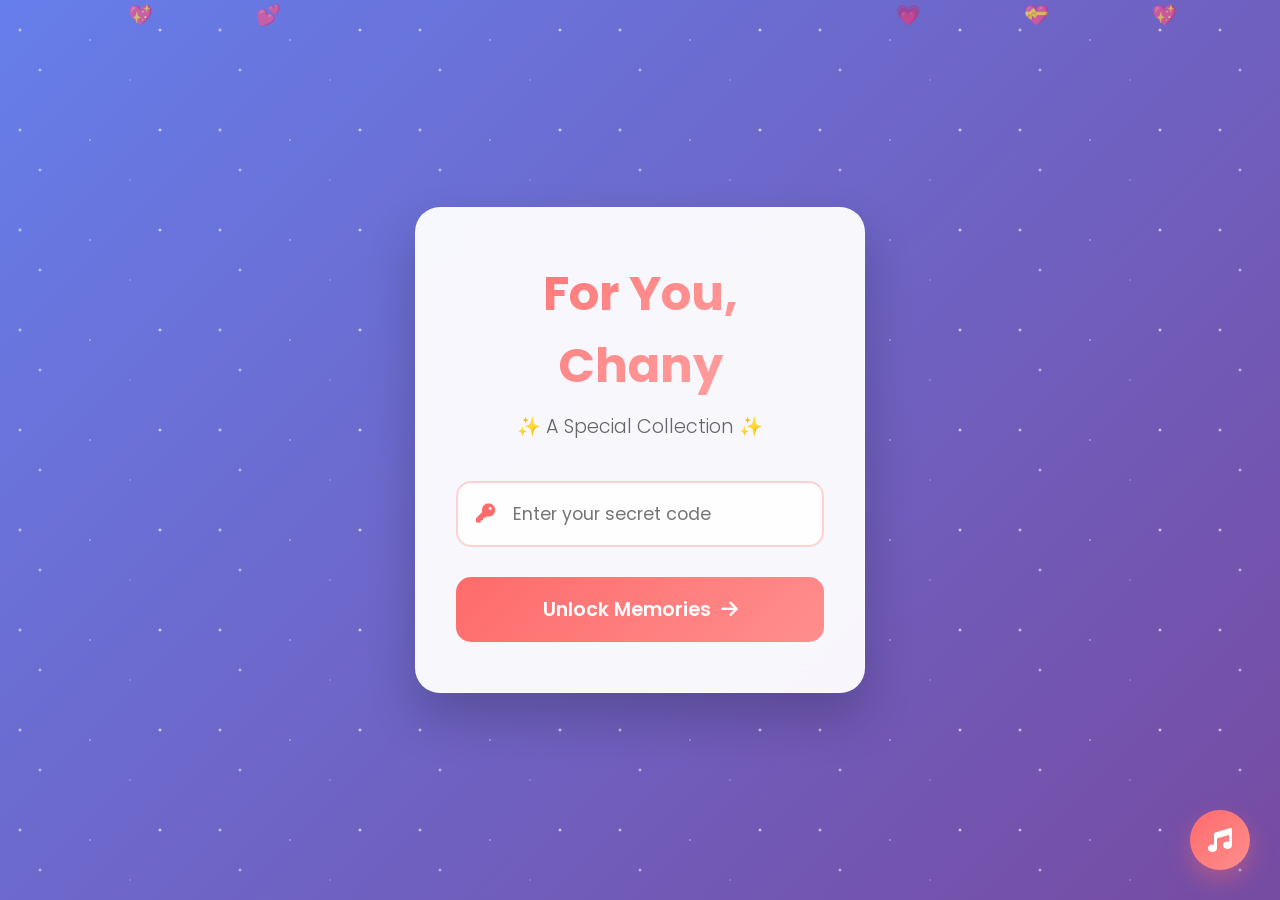
==== commit 6bc7cf85: "Fix app loading and add complete poem" ====
--- a/index.html
+++ b/index.html
@@ -6,8 +6,8 @@
     <meta name="viewport" content="width=device-width, initial-scale=1.0">
     <title>For You, Chany</title>
     <link rel="stylesheet" href="style.css">
-    <link href="https://fonts.googleapis.com/css2?family=Poppins:wght@300;400;600;700&display=swap" rel="stylesheet">
-    <link rel="stylesheet" href="https://cdnjs.cloudflare.com/ajax/libs/font-awesome/6.0.0/css/all.min.css">
+    <link href="https://fonts.googleapis.com/css2?family=Poppins:wght@300;400;600;700&family=Dancing+Script:wght@400;600;700&display=swap" rel="stylesheet">
+    <link rel="stylesheet" href="https://cdnjs.cloudflare.com/ajax/libs/font-awesome/6.4.0/css/all.min.css" crossorigin="anonymous">
     <link href="https://unpkg.com/aos@2.3.1/dist/aos.css" rel="stylesheet">
 </head>
 
@@ -506,6 +506,7 @@
         </button>
     </div>
 
+    <link href="https://unpkg.com/aos@2.3.1/dist/aos.css" rel="stylesheet">
     <script src="https://unpkg.com/aos@2.3.1/dist/aos.js"></script>
     <script src="script.js"></script>
 </body>
